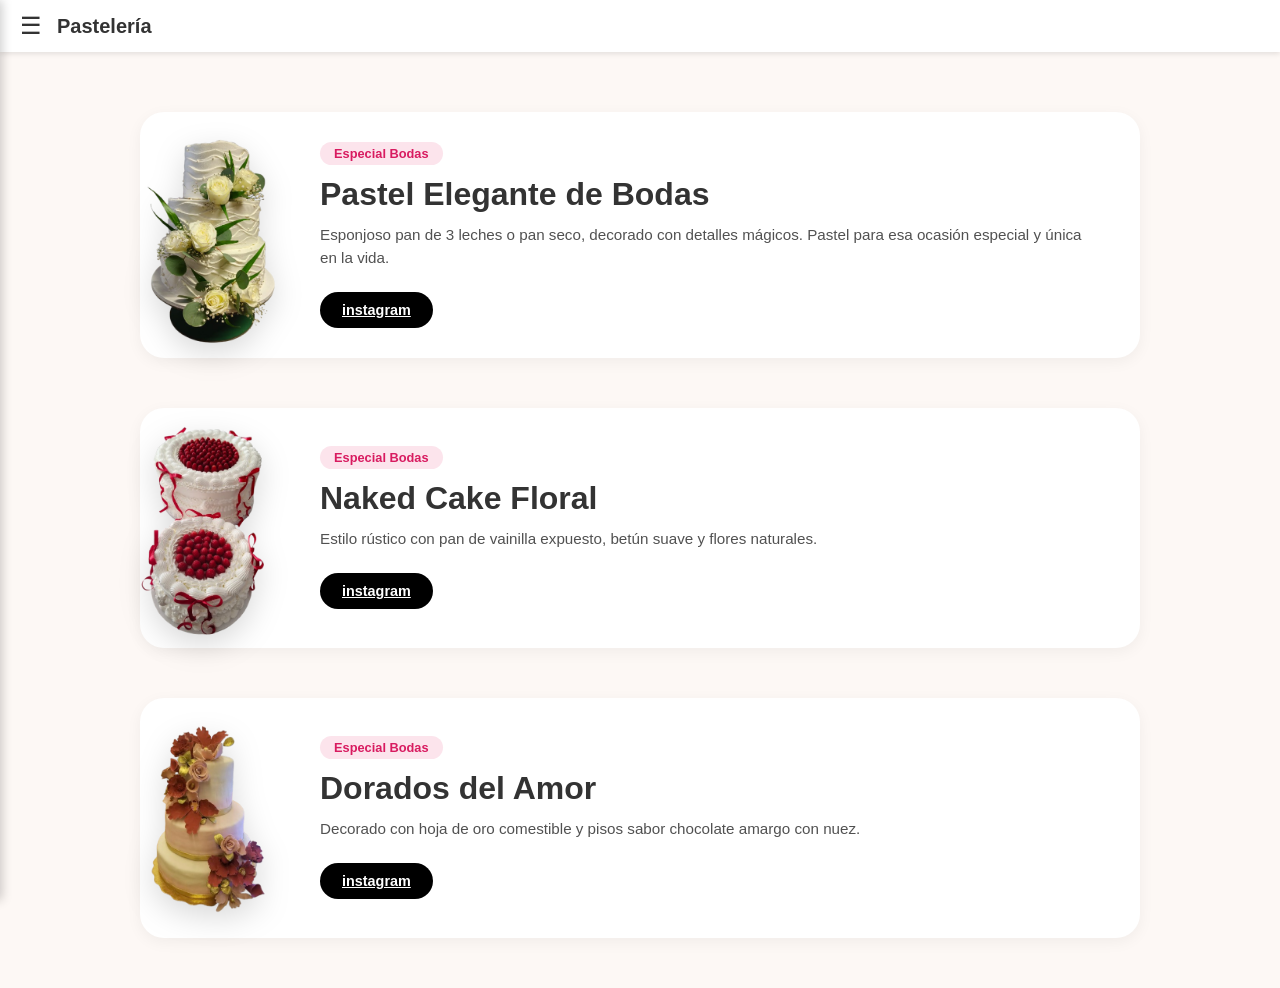
==== b.html @ 13a34530 "Add files via upload" ====
<!DOCTYPE html>
<html lang="es">
<head>
  <meta charset="UTF-8">
  <meta name="viewport" content="width=device-width, initial-scale=1.0">
  <title>Pasteles de Bodas - Pastelería</title>
  <link rel="stylesheet" href="estilos2.css">
</head>
<body>

  <!-- Encabezado -->
  <header class="top-bar">
    <button id="openMenuBtn" class="menu-btn" aria-label="Abrir menú">☰</button>
    <span class="brand-title">Pastelería</span>
  </header>

  <!-- FONDO OSCURO DE SOMBREO (OVERLAY) -->
  <div id="overlay" class="overlay"></div>

  <!-- MENÚ LATERAL DESPLEGABLE (SIDEBAR) -->
  <aside id="sidebar" class="sidebar">
    <div class="sidebar-header">
      <h2>Pastelería</h2>
      <button id="closeMenuBtn" class="close-btn">&times;</button>
    </div>

    <nav class="sidebar-links">
      <ul>
        <li><a href="index.html">🏠 Inicio</a></li>
        <li><a href="b.html">💍 Pasteles de Bodas</a></li>
        <li><a href="p.html">👑 Princesas</a></li>
        <li><a href="i.html">⚽ Infantil</a></li>
        <li><a href="xv.html">👸🏻 XV Años</a></li>
        <li><a href="v.html">🍰 Vitrina</a></li>
        <li><a href="https://www.instagram.com/pasteleria_santa_cecilia?stkn=NXdmcHgwbWNwem84/">📸 Instagram</a></li>
      </ul>
    </nav>

    <!-- DATOS DE CONTACTO DENTRO DEL MENÚ -->
    <div class="sidebar-contact">
      <h3>Contacto Directo</h3>
      <p>📱 <strong>Tel:</strong> 477-559-7699</p>
      <a href="https://wa.me/524775597699" target="_blank" class="whatsapp-btn">
        Enviar WhatsApp
      </a>
    </div>
  </aside>

  <!-- Lista de pasteles de boda -->
  <main class="categories-container">

    <!-- Pastel 1 (Café Elegante) -->
    <article class="product-card card-boda-elegante">
      <div class="card-image-wrapper">
        <img src="b1.png" alt="Pastel Elegante de Bodas" class="product-img">
      </div>
      <div class="card-info">
        <span class="badge-tag">Especial Bodas</span>
        <h2 class="product-title">Pastel Elegante de Bodas</h2>
        <p class="product-description">
          Esponjoso pan de 3 leches o pan seco, decorado con detalles mágicos. Pastel para esa ocasión especial y única en la vida.
        </p>
        <div class="card-actions">
          <a href="https://www.instagram.com/pasteleria_santa_cecilia?stkn=NXdmcHgwbWNwem84/" class="btn-filled" target="_blank">instagram</a>
        </div>
      </div>
    </article>

    <!-- Pastel 2 (Verde Eucalipto / Rústico) -->
    <article class="product-card card-boda-rustico">
      <div class="card-image-wrapper">
        <img src="b2.png" alt="Pastel Rústico" class="product-img">
      </div>
      <div class="card-info">
        <span class="badge-tag">Especial Bodas</span>
        <h2 class="product-title">Naked Cake Floral</h2>
        <p class="product-description">
          Estilo rústico con pan de vainilla expuesto, betún suave y flores naturales.
        </p>
        <div class="card-actions">
          <a href="https://www.instagram.com/pasteleria_santa_cecilia?stkn=NXdmcHgwbWNwem84/" class="btn-filled" target="_blank">instagram</a>
        </div>
      </div>
    </article>

    <!-- Pastel 3 (Dorado / Champán) -->
    <article class="product-card card-boda-dorado">
      <div class="card-image-wrapper">
        <img src="b3.png" alt="Pastel Dorado" class="product-img">
      </div>
      <div class="card-info">
        <span class="badge-tag">Especial Bodas</span>
        <h2 class="product-title">Dorados del Amor</h2>
        <p class="product-description">
          Decorado con hoja de oro comestible y pisos sabor chocolate amargo con nuez.
        </p>
        <div class="card-actions">
          <a href="https://www.instagram.com/pasteleria_santa_cecilia?stkn=NXdmcHgwbWNwem84/" class="btn-filled" target="_blank">instagram</a>
        </div>
      </div>
    </article>

  </main>

  <script>
    const openMenuBtn = document.getElementById('openMenuBtn');
    const closeMenuBtn = document.getElementById('closeMenuBtn');
    const sidebar = document.getElementById('sidebar');
    const overlay = document.getElementById('overlay');

    // Función para abrir menú
    function openMenu() {
      sidebar.classList.add('active');
      overlay.classList.add('active');
    }

  // Función para cerrar menú
    function closeMenu() {
      sidebar.classList.remove('active');
      overlay.classList.remove('active');
    }

  // Event Listeners
    openMenuBtn.addEventListener('click', openMenu);
    closeMenuBtn.addEventListener('click', closeMenu);
    overlay.addEventListener('click', closeMenu); // Cierra al hacer clic afuera
  </script>

</body>
</html>
---- estilos2.css ----
/* RESET BÁSICO Y FUENTES */
* {
  box-sizing: border-box;
  margin: 0;
  padding: 0;
  font-family: 'Segoe UI', Tahoma, Geneva, Verdana, sans-serif;
}

html, body {
  width: 100%;
  overflow-x: hidden;
  background-color: #fdf8f5;
  color: #333;
}

/* ENCABEZADO DE SECCIÓN */
.category-header {
  width: 90%;
  max-width: 1000px;
  margin: 30px auto 10px auto;
}

.back-btn {
  display: inline-block;
  color: #666;
  text-decoration: none;
  font-weight: 600;
  margin-bottom: 12px;
  transition: color 0.2s;
}

.back-btn:hover {
  color: #000;
}

.category-header h1 {
  font-size: 2.5rem;
  font-weight: 900;
  color: #000;
  margin-bottom: 5px;
}

.category-header p {
  color: #555;
  font-size: 1.1rem;
}

/* CONTENEDOR PRINCIPAL DE TARJETAS */
.categories-container {
  width: 90%;
  max-width: 1000px;
  margin: 60px auto 50px auto;
  display: flex;
  flex-direction: column;
  gap: 50px;
}

/* TARJETAS SOBRESALIDAS (BASE) */
.product-card {
  position: relative;
  display: flex;
  align-items: center;
  background-color: #ffffff;
  border-radius: 24px;
  padding: 30px 40px 30px 180px;
  transition: background-color 0.4s ease, color 0.4s ease, transform 0.3s ease;
  min-height: 240px;
  box-shadow: 0 4px 15px rgba(0,0,0,0.05);
  cursor: pointer;
}

/* CAJA DE LA IMAGEN FLOTANTE */
.card-image-wrapper {
  position: absolute;
  left: -40px;
  top: 50%;
  transform: translateY(-50%);
  width: 220px;
  height: 220px;
  z-index: 2;
}

.product-img {
  width: 100%;
  height: 100%;
  object-fit: contain;
  filter: drop-shadow(0px 10px 15px rgba(0, 0, 0, 0.15));
  transition: transform 0.4s ease;
}

/* ZOOM E INCLINACIÓN AL PASAR EL MOUSE */
.product-card:hover .product-img {
  transform: scale(1.08) rotate(-3deg);
}

.card-info {
  display: flex;
  flex-direction: column;
  gap: 12px;
  z-index: 1;
}

.badge-tag {
  align-self: flex-start;
  background-color: #fce4ec;
  color: #d81b60;
  font-size: 0.8rem;
  font-weight: 700;
  padding: 4px 14px;
  border-radius: 12px;
  transition: background-color 0.3s ease, color 0.3s ease;
}

.product-title {
  font-size: 2rem;
  font-weight: 900;
  margin: 0;
  line-height: 1.1;
}

.product-description {
  font-size: 0.95rem;
  line-height: 1.5;
  opacity: 0.85;
}

.card-actions {
  display: flex;
  gap: 15px;
  margin-top: 10px;
}

.btn-outline, .btn-filled {
  padding: 10px 22px;
  border-radius: 20px;
  font-weight: 700;
  font-size: 0.9rem;
  cursor: pointer;
  transition: all 0.3s ease;
}

.btn-outline {
  background: transparent;
  border: 1px solid currentColor;
  color: inherit;
}

.btn-filled {
  background-color: #000000;
  color: #ffffff;
  border: none;
}

/* ESTILOS DE TEXTO Y MEDALLA EN HOVER GENERAL */
.product-card:hover {
  color: #ffffff;
  transform: translateY(-3px);
}

.product-card:hover .badge-tag {
  background-color: rgba(255, 255, 255, 0.25);
  color: #ffffff;
}

/* ===================================================
   1. SECCIÓN DE BODAS (HOVER ESPECÍFICO)
   =================================================== */

/* Café Elegante */
.card-boda-elegante:hover {
  background-color: #6d4c41;
}
.card-boda-elegante:hover .btn-filled {
  background-color: #ffffff;
  color: #6d4c41;
}

/* Verde Eucalipto */
.card-boda-rustico:hover {
  background-color: #4a6b5d;
}
.card-boda-rustico:hover .btn-filled {
  background-color: #ffffff;
  color: #4a6b5d;
}

/* Dorado Champán */
.card-boda-dorado:hover {
  background-color: #c59b27;
}
.card-boda-dorado:hover .btn-filled {
  background-color: #ffffff;
  color: #c59b27;
}

/* ===================================================
   2. SECCIÓN DE PRINCESAS (HOVER ESPECÍFICO)
   =================================================== */

/* Aurora (Rosa) */
.card-princesa-aurora:hover {
  background-color: #c2185b;
}
.card-princesa-aurora:hover .btn-filled {
  background-color: #ffffff;
  color: #c2185b;
}

/* Tiana (Verde) */
.card-princesa-tiana:hover {
  background-color: #388e3c;
}
.card-princesa-tiana:hover .btn-filled {
  background-color: #ffffff;
  color: #388e3c;
}

/* Castillo Real (Rosa Intenso) */
.card-princesa-castillo:hover {
  background-color: #d81b60;
}
.card-princesa-castillo:hover .btn-filled {
  background-color: #ffffff;
  color: #d81b60;
}

/* Sirenita (Azul Turquesa) */
.card-princesa-sirenita:hover {
  background-color: #00838f;
}
.card-princesa-sirenita:hover .btn-filled {
  background-color: #ffffff;
  color: #00838f;
}

/* Tinkerbell (Verde Claro) */
.card-princesa-tinkerbell:hover {
  background-color: #689f38;
}
.card-princesa-tinkerbell:hover .btn-filled {
  background-color: #ffffff;
  color: #689f38;
}

/* --- BARRA SUPERIOR --- */
.top-bar {
  display: flex;
  align-items: center;
  background-color: #ffffff;
  padding: 12px 20px;
  box-shadow: 0 2px 5px rgba(0,0,0,0.1);
  position: sticky;
  top: 0;
  z-index: 100;
}

.menu-btn {
  background: none;
  border: none;
  font-size: 24px;
  cursor: pointer;
  margin-right: 15px;
  color: #333;
}

.brand-title {
  font-size: 20px;
  font-weight: bold;
  color: #333;
}

/* --- FONDO OSCURO --- */
.overlay {
  position: fixed;
  top: 0;
  left: 0;
  width: 100%;
  height: 100%;
  background: rgba(0, 0, 0, 0.5);
  opacity: 0;
  visibility: hidden;
  transition: opacity 0.3s ease, visibility 0.3s ease;
  z-index: 998;
}

.overlay.active {
  opacity: 1;
  visibility: visible;
}

/* --- MENÚ LATERAL (OCULTO A LA IZQUIERDA) --- */
.sidebar {
  position: fixed;
  top: 0;
  left: -280px; /* Se oculta fuera de la pantalla */
  width: 280px;
  height: 100%;
  background-color: #ffffff;
  box-shadow: 2px 0 10px rgba(0,0,0,0.2);
  transition: left 0.3s ease;
  z-index: 999;
  display: flex;
  flex-direction: column;
  padding: 20px;
  box-sizing: border-box;
}

/* Estado Activo: Muestra el menú */
.sidebar.active {
  left: 0;
}

.sidebar-header {
  display: flex;
  justify-content: space-between;
  align-items: center;
  border-bottom: 1px solid #eee;
  padding-bottom: 15px;
}

.sidebar-header h2 {
  margin: 0;
  font-size: 20px;
  color: #333;
}

.close-btn {
  background: none;
  border: none;
  font-size: 28px;
  cursor: pointer;
  color: #888;
}

/* Enlaces del Menú */
.sidebar-links ul {
  list-style: none;
  padding: 0;
  margin: 20px 0;
}

.sidebar-links li {
  margin-bottom: 15px;
}

.sidebar-links a {
  text-decoration: none;
  color: #444;
  font-size: 16px;
  font-weight: 500;
  display: block;
  padding: 8px 0;
  transition: color 0.2s;
}

.sidebar-links a:hover {
  color: #e91e63;
}

/* Sección de Contacto */
.sidebar-contact {
  margin-top: auto; /* Empuja el contacto al final del menú */
  border-top: 1px solid #eee;
  padding-top: 15px;
}

.sidebar-contact h3 {
  font-size: 14px;
  color: #777;
  margin-bottom: 8px;
}

.sidebar-contact p {
  font-size: 14px;
  margin: 5px 0 12px 0;
  color: #333;
}

.whatsapp-btn {
  display: block;
  text-align: center;
  background-color: #25d366;
  color: #fff;
  padding: 10px;
  border-radius: 6px;
  text-decoration: none;
  font-weight: bold;
  font-size: 14px;
}
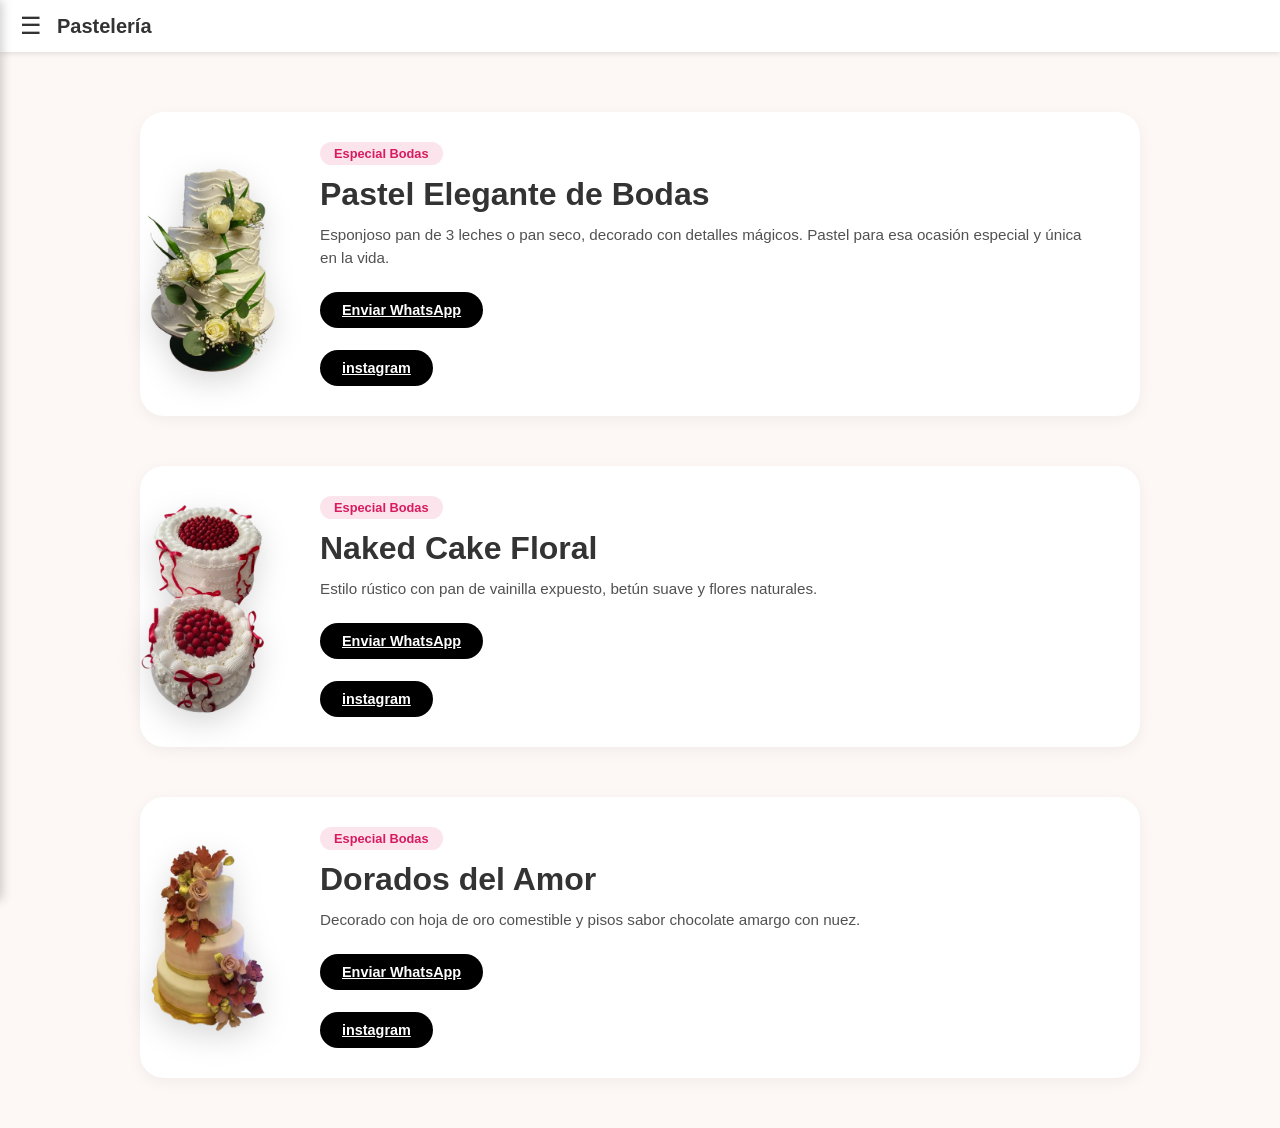
==== commit f164098d: "Add files via upload" ====
--- a/b.html
+++ b/b.html
@@ -61,6 +61,9 @@
           Esponjoso pan de 3 leches o pan seco, decorado con detalles mágicos. Pastel para esa ocasión especial y única en la vida.
         </p>
         <div class="card-actions">
+          <a href="https://wa.me/524775597699?text=Hola,%20me%20gustaría%20cotizar%20un%20pastel%20similar%20a%20este%20modelo:%20https://garciajorgetalentos-beep.github.io/pasteleria-santa-cecilia/b1.png." class="btn-filled" target="_blank">Enviar WhatsApp</a>
+        </div>
+        <div class="card-actions">
           <a href="https://www.instagram.com/pasteleria_santa_cecilia?stkn=NXdmcHgwbWNwem84/" class="btn-filled" target="_blank">instagram</a>
         </div>
       </div>
@@ -78,6 +81,9 @@
           Estilo rústico con pan de vainilla expuesto, betún suave y flores naturales.
         </p>
         <div class="card-actions">
+          <a href="https://wa.me/524775597699?text=Hola,%20me%20gustaría%20cotizar%20un%20pastel%20similar%20a%20este%20modelo:%20https://garciajorgetalentos-beep.github.io/pasteleria-santa-cecilia/b2.png." class="btn-filled" target="_blank">Enviar WhatsApp</a>
+        </div>
+        <div class="card-actions">
           <a href="https://www.instagram.com/pasteleria_santa_cecilia?stkn=NXdmcHgwbWNwem84/" class="btn-filled" target="_blank">instagram</a>
         </div>
       </div>
@@ -94,6 +100,9 @@
         <p class="product-description">
           Decorado con hoja de oro comestible y pisos sabor chocolate amargo con nuez.
         </p>
+        <div class="card-actions">
+          <a href="https://wa.me/524775597699?text=Hola,%20me%20gustaría%20cotizar%20un%20pastel%20similar%20a%20este%20modelo:%20https://garciajorgetalentos-beep.github.io/pasteleria-santa-cecilia/b3.png." class="btn-filled" target="_blank">Enviar WhatsApp</a>
+        </div>
         <div class="card-actions">
           <a href="https://www.instagram.com/pasteleria_santa_cecilia?stkn=NXdmcHgwbWNwem84/" class="btn-filled" target="_blank">instagram</a>
         </div>
